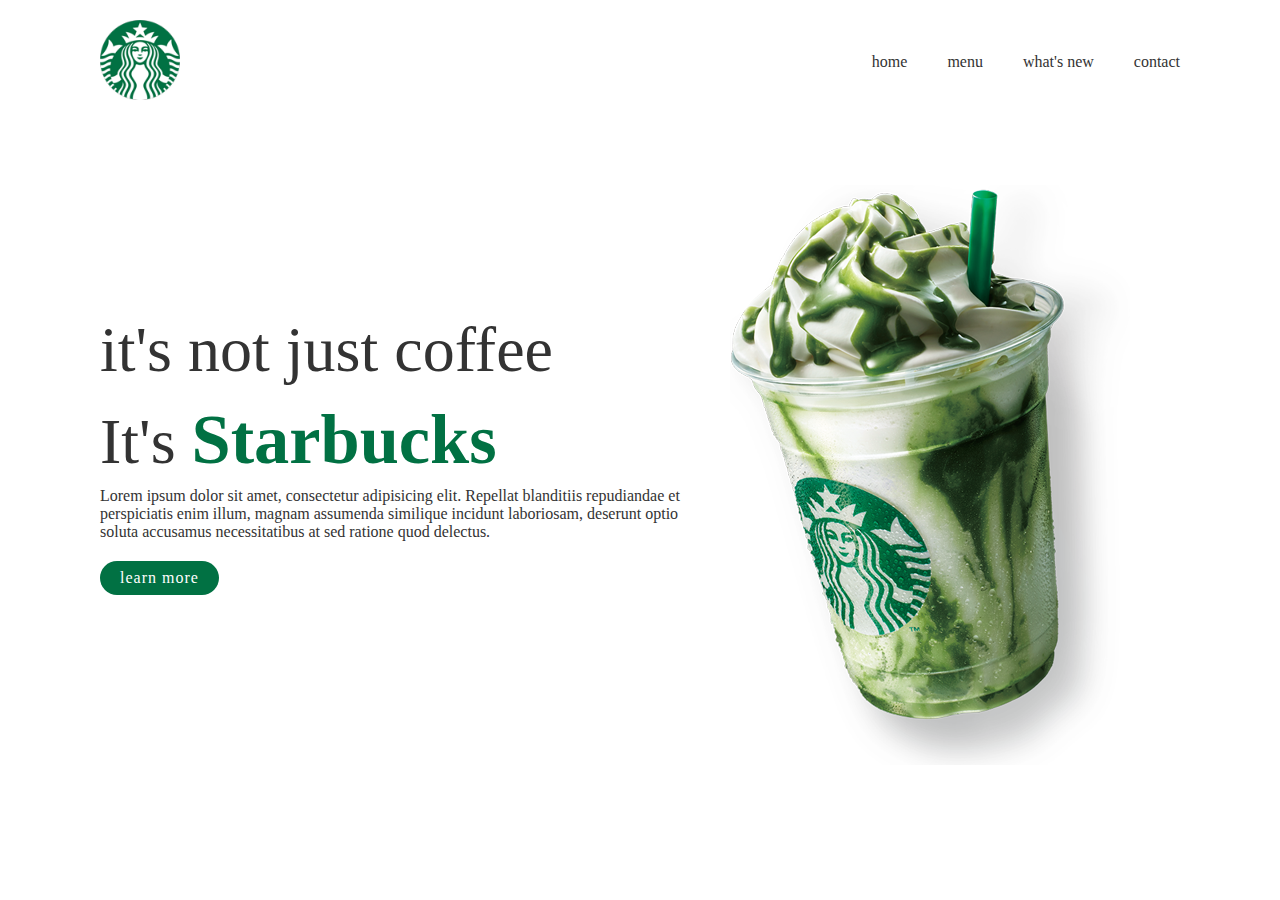
==== index.html @ 43db7a9f "avance 1" ====
<!DOCTYPE html>
<html lang="en">

<head>
    <meta charset="UTF-8">
    <title>Starbucks Website Landing Page</title>
    <link rel="stylesheet" href="style.css" </head>

<body>
    <section>
        <header>
            <a href="#"><img src="img/logo.png" class="logo"></a>
            <ul>
                <li><a href="#">home</a></li>
                <li><a href="#">menu</a></li>
                <li><a href="#">what's new</a></li>
                <li><a href="#">contact</a></li>
            </ul>
        </header>
        <div class="content">
            <div class="textBox">
                <h2>it's not just coffee<br>It's <span>Starbucks</span></h2>
                <p>Lorem ipsum dolor sit amet, consectetur adipisicing elit. Repellat blanditiis repudiandae et
                    perspiciatis enim illum, magnam assumenda similique incidunt laboriosam, deserunt optio soluta
                    accusamus necessitatibus at sed ratione quod delectus.</p>
                    <a href="#">learn more</a>
                </div>
            <div class="imgBox">
                <img src="img/img1.png" class="starbucks" 
            </div>
        </section>
</body>

</html>
---- style.css ----
*
{
    margin: 0;
    padding: 0;
    box-sizing:border-box;
    font-family: 'Poppins' sans-serif;
}
section
{
    position: relative;
    width: 100%;
    min-height: 100vh;
    padding: 100px;
    display: flex;
    justify-content: space-between;
    align-items: center;
    background: #fff;
}
header
{
    position: absolute;
    top: 0;
    left: 0;
    width: 100%;
    padding: 20px 100px;
    display: flex;
    justify-content: space-between;
    align-items: center;
}
header .logo
{
    position: relative;
    max-width: 80px;
}
header ul
{
    position: relative;
    display: flex;
}
header ul li
{
    list-style: none;
}
header ul li a
{
    display: inline-block;
    color: #333;
    font-weight: 400;
    margin-left: 40px;
    text-decoration: none;
}
.content
{
    position: relative;
    width: 100%;
    display: flex;
    justify-content: space-between;
    align-items: center;
}
.content .textBox
{
    position: relative;
    max-width: 600px;
}
.content .textBox h2
{
    color: #333;
    font-size: 4em;
    line-height: 1.4em;
    font-weight: 500;
}
.content .textBox h2 span
{
    color: #017143;
    font-size: 1.1em;
    font-weight: 900;
}
.content .textBox p
{
    color: #333;

}
.content .textBox a
{
    display: inline-block;
    margin-top: 20px;
    padding: 8px 20px;
    background: #017143;
    color: #fff;
    border-radius: 40px;
    font-weight: 500;
    letter-spacing: 1px;
    text-decoration: none;
}
.content .imgBox
{
    width: 600px;
    display: flex;
    justify-content: flex-end;
    padding-right: 50px;
    margin-top: 50px;
}
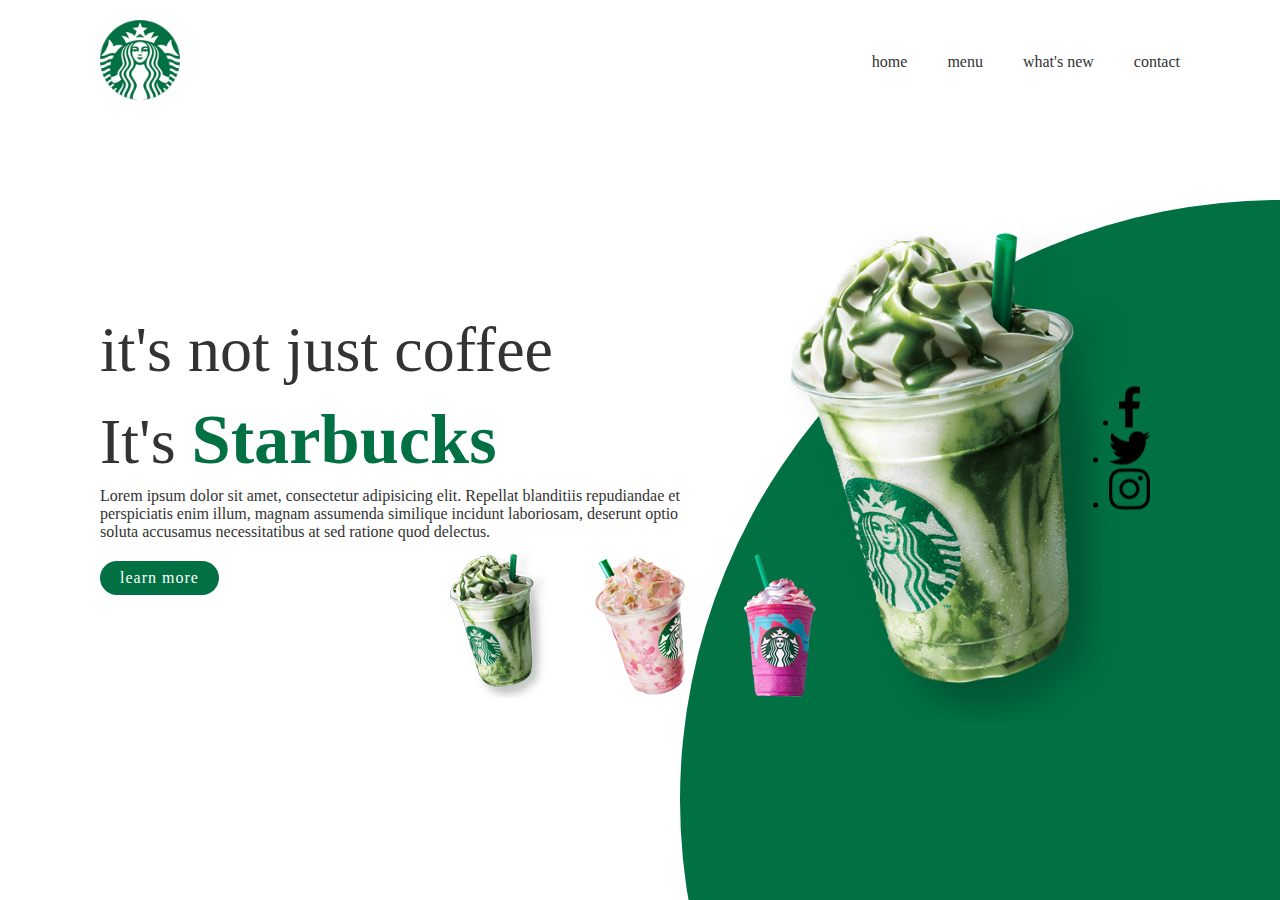
==== commit f1426307: "continuacion 2" ====
--- a/index.html
+++ b/index.html
@@ -8,6 +8,7 @@
 
 <body>
     <section>
+        <div class="circle"></div>
         <header>
             <a href="#"><img src="img/logo.png" class="logo"></a>
             <ul>
@@ -28,7 +29,23 @@
             <div class="imgBox">
                 <img src="img/img1.png" class="starbucks" 
             </div>
-        </section>
+            <ul class="thumb">
+                <li><img src="img/thumb1.png" onclick="imgSlider('img1.png')"/li>
+                <li><img src="img/thumb2.png" onclick="imgSlider('img2.png')"/li>
+                <li><img src="img/thumb3.png" onclick="imgSlider('img3.png')"/li>
+                </ul>
+                <ul class="sci">
+                <li><a href="#"><img src="img/facebook.png"></a></li>
+                <li><a href="#"><img src="img/twitter.png"></a></li>
+                <li><a href="#"><img src="img/instagram.png"></a></li>
+                </ul>
+            </section>
+
+            <script type="tex/javascipt">
+                function imgSlider(anything){
+                    <document.querySelector('.starbucks').src = anything;
+                }
+            </script>
 </body>
 
 </html>--- a/style.css
+++ b/style.css
@@ -100,7 +100,71 @@
     padding-right: 50px;
     margin-top: 50px;
 }
+.content .imgBox img
+{
+    max-width: 340px;
+}
+.thumb
+{
+    position: absolute;
+    left: 50%;
+    bottom: 20px;
+    transform: translateX(-50%);
+    display: flex;
+}
+.thumb li
+{
+    list-style: none;
+    display: inline-block;
+    margin: 0 20px;
+    cursor: pointer;
+    transition: 0.5s;
+}
+.thumb li:hover
+{
+   transform: translateY(-15px);
+}
+.thumb li img
+{
+    max-width: 60px;
+}
+.sci
+{
+    position: absolute;
+    top: 50%;
+    right: 30px;
+    transform: translateY(-50%);
+    display: flex;
+    justify-content: center;
+    align-items: center;
+    flex-direction: column;
+}
+.sci .li
+{
+    list-style: none;
+}
+.sci .li .a
+{
+    display: inline-block;
+    margin: 5px 0;
+    transform: scale(0.6);
+    filter: invert(1);
+}
+.circle
+{
+    position: absolute;
+    top: 0%;
+    left: 0%;
+    width: 100%;
+    height: 100%;
+    background: #017143;
+    clip-path: circle(600px at right 800px);
+}
 
 
 
 
+
+
+
+
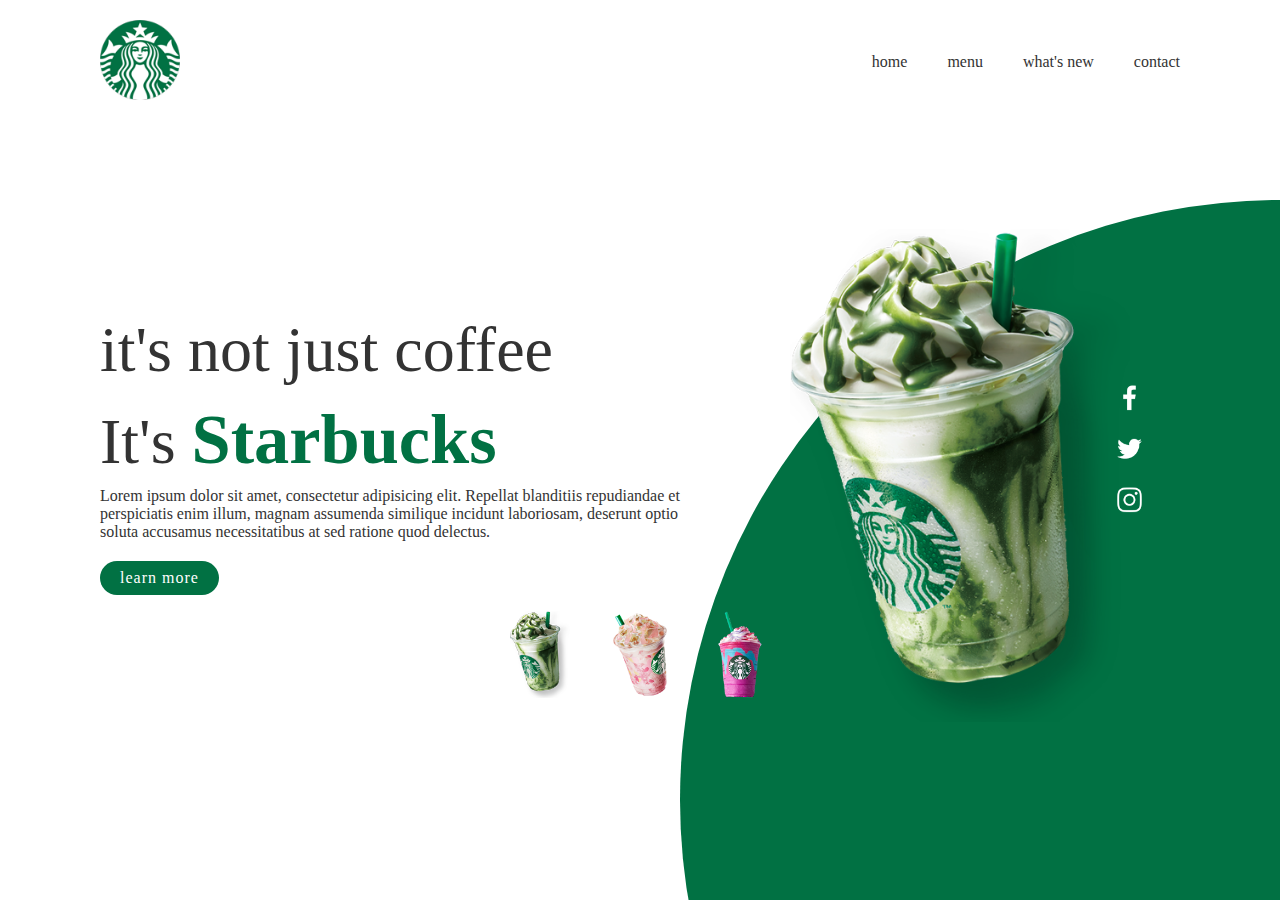
==== commit 0f6a1ee8: "pagina web starbucks" ====
--- a/index.html
+++ b/index.html
@@ -4,7 +4,9 @@
 <head>
     <meta charset="UTF-8">
     <title>Starbucks Website Landing Page</title>
-    <link rel="stylesheet" href="style.css" </head>
+    <link rel="stylesheet" href="style.css"> 
+
+</head>
 
 <body>
     <section>
@@ -24,28 +26,38 @@
                 <p>Lorem ipsum dolor sit amet, consectetur adipisicing elit. Repellat blanditiis repudiandae et
                     perspiciatis enim illum, magnam assumenda similique incidunt laboriosam, deserunt optio soluta
                     accusamus necessitatibus at sed ratione quod delectus.</p>
-                    <a href="#">learn more</a>
-                </div>
+                <a href="#">learn more
+
+                </a>
+            </div>
             <div class="imgBox">
-                <img src="img/img1.png" class="starbucks" 
+                <img src="img/img1.png" class="starbucks"> 
             </div>
-            <ul class="thumb">
-                <li><img src="img/thumb1.png" onclick="imgSlider('img1.png')"/li>
-                <li><img src="img/thumb2.png" onclick="imgSlider('img2.png')"/li>
-                <li><img src="img/thumb3.png" onclick="imgSlider('img3.png')"/li>
+                <ul class="thumb">
+                    <li><img src="img/thumb1.png" onclick="imgSlider('img/img1.png');changeCircleColor('#017143');" /li>
+                    <li><img src="img/thumb2.png" onclick="imgSlider('img/img2.png');changeCircleColor('#eb7495');" /li>
+                    <li><img src="img/thumb3.png" onclick="imgSlider('img/img3.png');changeCircleColor('#d752b1');" /li>
                 </ul>
                 <ul class="sci">
-                <li><a href="#"><img src="img/facebook.png"></a></li>
-                <li><a href="#"><img src="img/twitter.png"></a></li>
-                <li><a href="#"><img src="img/instagram.png"></a></li>
+                    <li><a href="#"><img src="img/facebook.png"></a></li>
+                    <li><a href="#"><img src="img/twitter.png"></a></li>
+                    <li><a href="#"><img src="img/instagram.png"></a></li>
                 </ul>
-            </section>
+    </section>
+   
+    <script>
+        
+        function imgSlider(anything){
+            document.querySelector('.starbucks').src = anything;
+        }
 
-            <script type="tex/javascipt">
-                function imgSlider(anything){
-                    <document.querySelector('.starbucks').src = anything;
-                }
-            </script>
+        function changeCircleColor(color){
+            const circle = document.querySelector('.circle');
+            circle.style.background = color;
+        }
+    </script> 
+
+    
 </body>
 
-</html>+</html>
--- a/style.css
+++ b/style.css
@@ -139,11 +139,11 @@
     align-items: center;
     flex-direction: column;
 }
-.sci .li
+.sci li
 {
     list-style: none;
 }
-.sci .li .a
+.sci li a
 {
     display: inline-block;
     margin: 5px 0;
